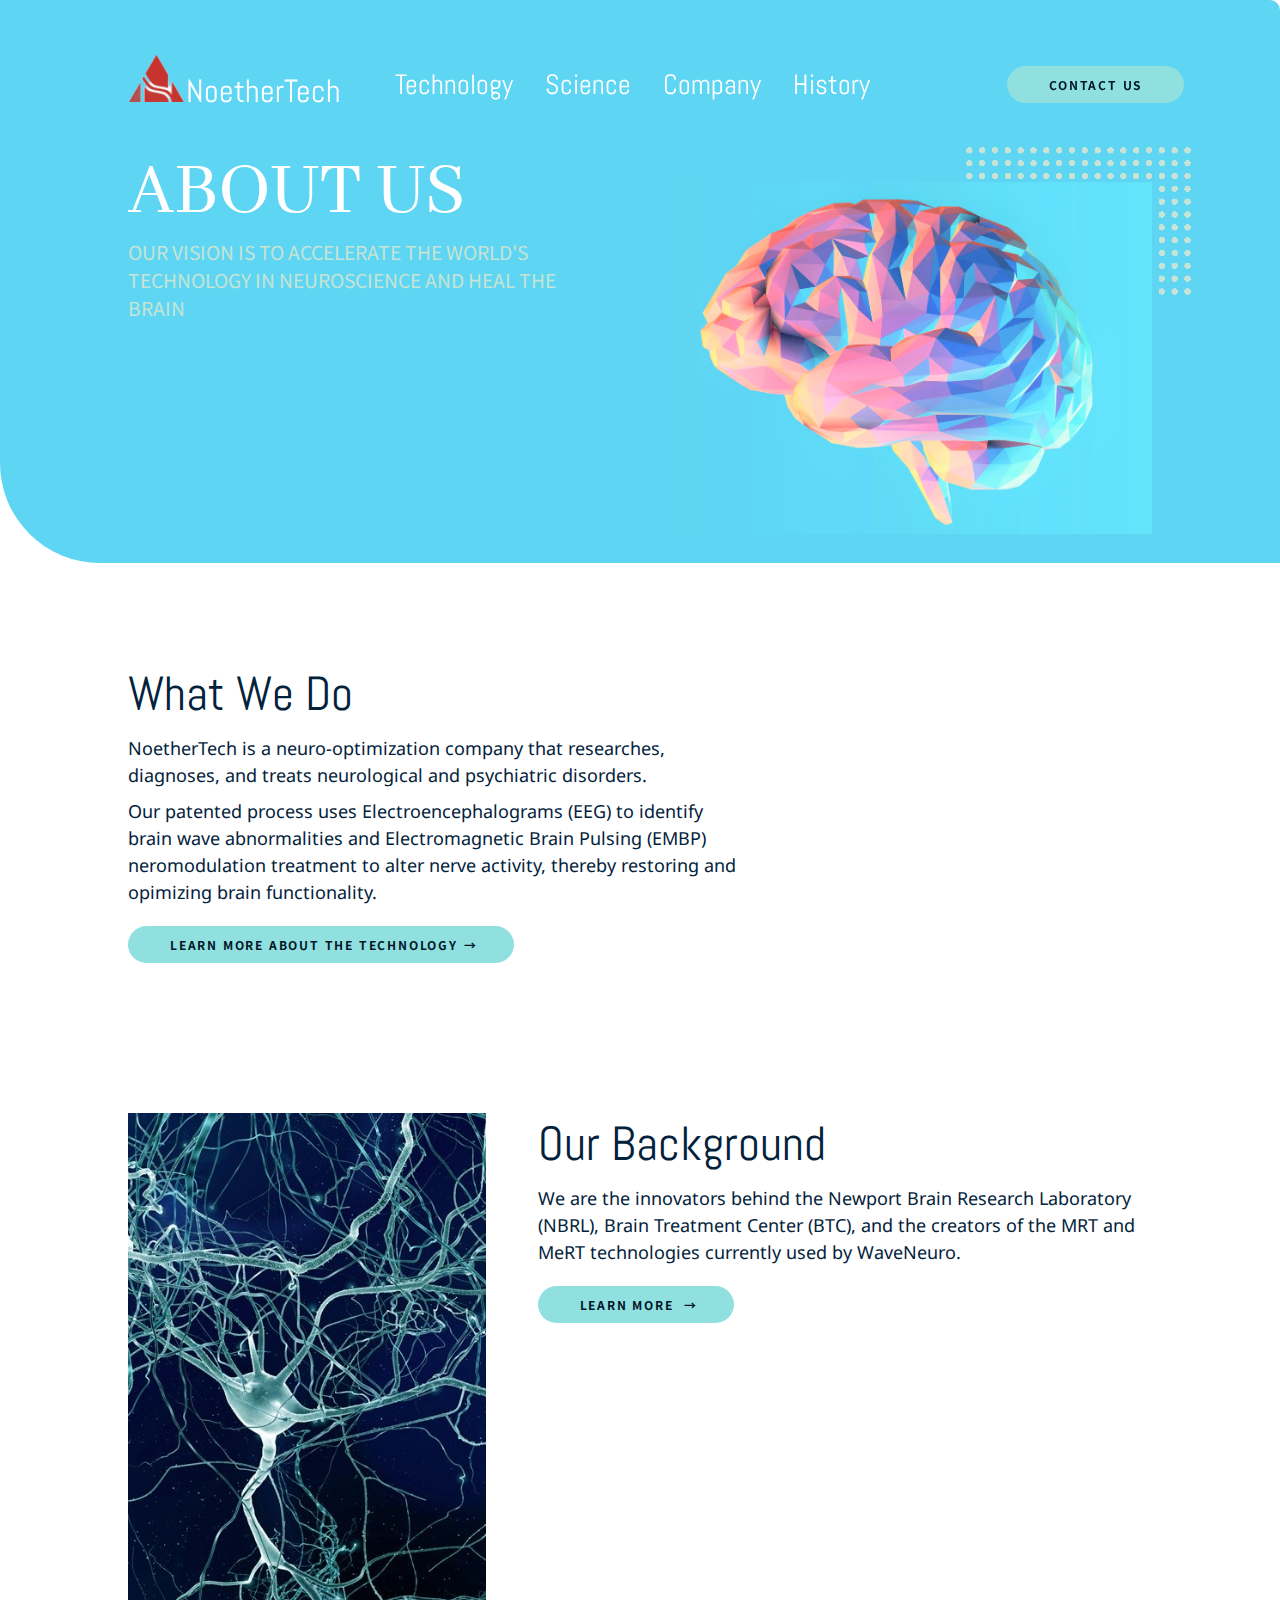
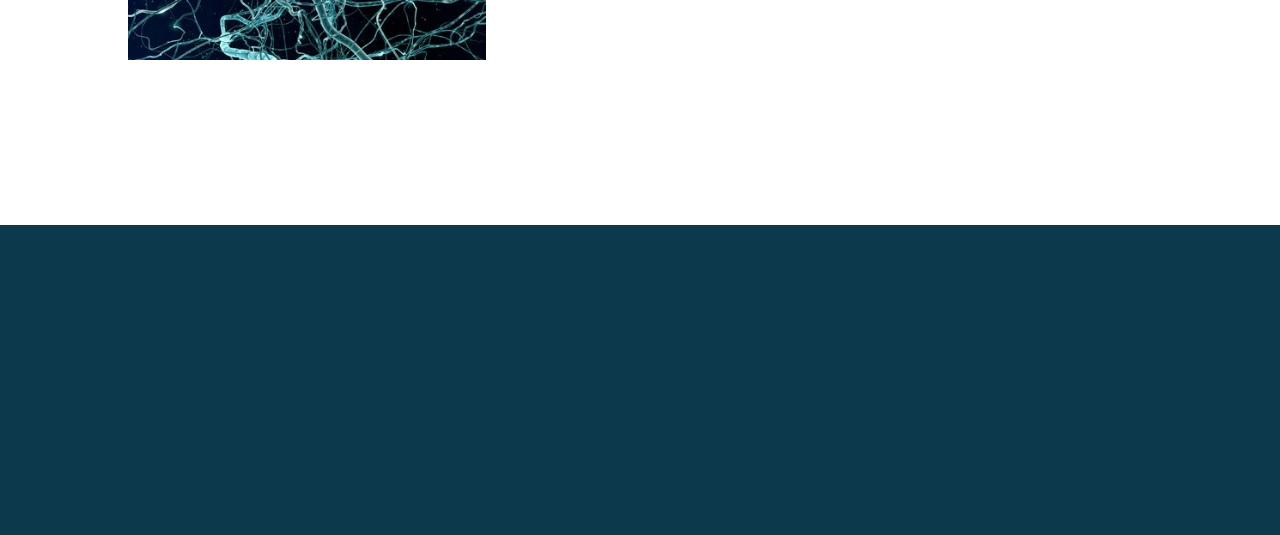
==== about_us.html @ 7736c440 "Update" ====
<html>
<head>
	<link rel="preconnect" href="https://fonts.gstatic.com">
	<link href="https://fonts.googleapis.com/css2?family=Abel&display=swap" rel="stylesheet">
	<link href="https://fonts.googleapis.com/css2?family=Noto+Sans&display=swap" rel="stylesheet"> 
	<link href="https://fonts.googleapis.com/css2?family=Noto+Sans+TC&display=swap" rel="stylesheet">
	<link href="https://fonts.googleapis.com/css2?family=Abhaya+Libre:wght@500&display=swap" rel="stylesheet">
	<meta name="viewport" content="width=device-width, initial-scale=1.0">

	<script src="scripts.js"></script>
	<link href="style.css" rel="stylesheet">
	<style>
	/* [---Title---] */
	#title{
		background-color: #5ed5f3;
		border-radius: 0px 10px 0px 100px;
	}
	#titleGraphics img{
		position: absolute;
		top: 11.5vw;
		width: 40%;		right: 10%;
		transform: translate(0, 10%);
	}
	#titleGraphics canvas{
		position: absolute;
		top: 11.5vw;
		width: 18%;		right: 6.5%;
	}
	#title #titleTextContainer{ width: 35%; }
	
	/* Section Graphics */
	.section-graphics {
		margin-top: 60px;
		position: relative;
		float: left;
		width: 35%;
		padding-bottom: 45px;
	}
	.section-graphics *{ position: absolute; margin: 0; }
	.section-graphics.right { float: right; }
	.section-graphics.right *{right: 0; text-align: right;}
	
	.section-body.right { margin-left: 40%; }
	.section-body.left { margin-right: 40%; }
	#background .section-graphics img{ position: relative; width:100%; height:auto; left: 0; }
	
	footer { padding-top: 250px; }
	
	@media only screen and (orientation: portrait) {
		.section-graphics { width: 80%; margin: 0 10%;}
		.section-body {
			margin-top: 0px;
			padding-top: 30px;
			clear: both;
		}
		.section-body.right{margin-left: 0; }
		.section-body.left{ margin-right: 0; }
		#background .section-graphics img{ width:80%; left: 10%;}
		
		footer {padding-top: 60px;}
	}
	</style>
</head>

<!-- Page body -->
<body>
<nav id="main-navbar"></nav>
<script> makeNavbar(0); </script>

<div id="title">
	<div id="titleGraphics">
	<!--video playsinline autoplay muted loop>
		<source src="res/neuron1right.mov" type="video/mp4"/>
	</video-->
		<canvas id="titleGrid" width="375" height="250" style=""></canvas>
		<img src="res/brainArt.png"></img>
		<script> drawGrid("titleGrid", "#C6E4D5", 18); </script>
	</div>
	
	<div id="titleTextContainer">
	<h1 id="titleTitle"> ABOUT US <br/> </h1>
	<p id="titleSubtext"> OUR VISION IS TO ACCELERATE THE WORLD'S 
	TECHNOLOGY IN NEUROSCIENCE AND HEAL THE BRAIN </p>
	</div>
</div>

<div id="intro" class="section">
	<div class="section-graphics right">
		<!--canvas id="grid2" width="250" height="250"></canvas>
		<img src="res/brainTopGray.jpg"></img>
		<p style="border-color: #1F789D;"></p>
		<h2 class="labelNo" style="color: #1F789D"> 02.<br/><br/><h2>
		<h2 class="label"> Our <br/> History <h2>
		
		<script> drawGrid("grid2", "#1F789D", 12); </script-->
	</div>
	

	<div class="section-body left">
	<h2> What We Do </h2>
	<p style="margin-bottom: 0px; margin-top: 11px;"> NoetherTech is a neuro-optimization company that 
	researches, diagnoses, and treats neurological and psychiatric disorders. </p>
	
	<p style="margin-top: 9px;  margin-bottom: 30px"> Our patented process uses Electroencephalograms 
	(EEG) to identify brain wave abnormalities and Electromagnetic Brain Pulsing (EMBP) neromodulation 
	treatment to alter nerve activity, thereby restoring and opimizing brain functionality. </p>
	</div>
	<a class="button" href="our_technology.html"> LEARN MORE ABOUT THE TECHNOLOGY</a>
</div>

<div id="background" class="section" style="overflow: auto;">
	<div class="section-graphics left" style="margin-top: 40px;">
		<img src="res/neuronGreen.jpg"></img>
		<!--canvas id="grid1" width="250" height="250" style="margin-top: 61%;"></canvas>
			//img was here
		<p style="border-color: #C6E4D5;"></p>
		<h2 class="labelNo" style="color: #C6E4D5"> 01.<br/><br/><h2>
		<h2 class="label"> Our <br/>Technology <h2>
		
		<script> drawGrid("grid1", "#C6E4D5", 12); </script-->
	</div>
	
	<div class="section-body right">
	<h2> Our Background </h2>
	<p style="margin-bottom: 30px; margin-top: 11px;"> We are the  innovators behind the Newport Brain 
	Research Laboratory (NBRL), Brain Treatment Center (BTC), and the creators of the MRT and MeRT 
	technologies currently used by WaveNeuro. </p>
	<a class="button" href="history.html"> LEARN MORE </a>
	</div>
</div>

<footer>
	<div class="filler"></div>
	<!--div class="body">
		<h2> Interested? </h2>
		<p> We hope to meet each other <br/>very soon. </p>
	</div>
	
	<div class="footer">
	</div-->
</footer>

</body>
</html>
---- style.css ----
/* [---General---] */
body { background-color: white; margin: 0; }
* { font: 48px Abel, sans-serif; color: #02223B; }
p { font: 18px Noto Sans, sans; line-height: 150%;}
a.button {
	font: 12px Noto Sans TC, sans;
	font-weight: bold;
	letter-spacing: 0.15em;
	background-color: #90E0E0;
	padding: 10px calc(42px - 2em) 10px 42px;
	border-radius: 42px;
	color: #011627;
	text-align: center;
	transition: 1s;
}
a.button:link { text-decoration: none; }
a.button:hover { text-decoration: none; opacity: 0.8;}
a.button::after{
	content: "→";
	padding: 0 1.5em 0 0.5em;
	transition: 1s;
}
a.button:hover::after{
	padding: 0 0 0 2em;
}
@media only screen and (orientation: portrait) {
	* { font-size: 36px; }
	a.button {
		padding: 10px 1em 10px 1em;
	}
}



/* [---Footer---] */
footer {
	background-color: #0D394C;
	margin-top: 60px;
	padding-top: 60px;
	padding-bottom: 60px;
}
footer .body *{ text-align: center; color: white;}



/* [---Title---] */
#title { width: 100%;	height: 44vw;	padding: 0;}
#title #titleGraphics{ overflow: hidden; }
#title img{
	padding: 0;		margin: 0;
	overflow: hidden;
}
#title #titleTextContainer{
	position: absolute;		width: 70%;
	top: 11.5vw;	left: 10%;
}
#titleTextContainer h1{
	float: left;	text-align: left;
	margin: 0;		line-height: 1;
	font: 6vw Abhaya Libre, serif;	color: white;
}
#titleTextContainer p{
	margin: 0;			float: left;
	color: #C6E4D5;		font: 1.5vw Noto Sans TC, sans;	
}



/* [---Sections---] */
div.section { padding: 60px 10%; }
div.section-body h2{ margin-bottom: 0px; }
/*@media only screen and (orientation: portrait) {
	div.section { padding: 60px 12%; }
}*/



.section div.header { position: relative; }
p.gimmick-line{
	position: absolute;
	border-top: 3px solid #90E0E0;	border-left: 3px solid #90E0E0;
	height: 10px; top: -30%;
	left: -10%;	width: 10%;
	font-size: 0px;
}
p.label {
	position: absolute;
	left: -10%;
	top: 0;		transform: translate(0, -70%);
	color: #90E0E0;		font: 22px Abel, sans-serif
}



/* [---Navigation Bar---] */
nav { 
	position: fixed;	display: flex; 		
	width: 100%;		padding: 1.75em 10% 1em;
	height: 0; 			top:0;
	justify-content: space-between;
	align-items: center;
	z-index: 10;
	transition: 0.5s; 
	height: 1.5em;
	box-sizing: border-box;
}
nav ul {
	width: 75%;	height: 1.25em;
	margin: 0;		padding: 0;
	display: flex;	align-items: center;
	list-style-type: none;
	z-index: 15;
		transition: 1s;
}
nav ul * {z-index:15;}
nav li {  float: left; }
nav li a {
	display: block;
	color: white;
	text-align: center;
	padding: 14px 16px;
	text-decoration: none;
	font: 28px Abel, sans-serif;
}
nav .navbar-dropdown:not(:first-child){
	color: red;
}
nav a.button::after{ content: ""; }
.logoName { width: 30%; diplay: flex; align-items: center; 	height: 1.25em; }
.logo {
	display: inline-block;
	background-image: url('res/logo.png');
	background-size: cover;
	height: 48px; width: 1.2em;
}
.companyName{
	color: white;
	text-align: center;
	text-decoration: none;
	font: 32px Abel, sans-serif;
	height: 1em;
	line-height: 1;
	padding: 0;
}
#contactUsButton{ display: none; }
nav li a:hover:not(.active):not(.companyName) { color:#90E0E0; } /*background-color: #0F4860; font-weight: 600;*/
.active { } /*color: black; background-color: #76C4E5; font-weight: 600;*/
#dropdown {
	background-image: url('res/hamburger-icon.png');	background-size: 100% 100%;
	position: absolute; top:1.25em; right: 10%; width: 1em; height: 1em;
	display: none;
	transition: 0.5s;
	z-index: 20;
}

@media only screen and (orientation: portrait) {
	#dropdown { display: inline-block;}
	.logoName {
		width: 80%;
		float: left;
		overflow: hidden;
	}
	.logo { width: 1.5em;}
	#main-navbar-navigation { display: none; }
	nav ul{
		display: none; 
		background-color: #1F789D;
		width: 100%;
		float: right;
	}
	nav li a {
		text-align: center;
		padding: 14px 16px;
		font: 18px Abel, sans-serif;
	}
	#contactUs{ display: none;}
	#contactUsButton{
		display: none;
		font: 18px Abel, sans-serif;
	}
}
@media only screen and (orientation: landscape){
	#contactUsButton{ display: none; visibility: hidden;}
}

.fixed-nav {
	background-color: #90E0E0; /*rgb(31, 120, 157, 1); /**/
	padding: 0.85em 10%;
	transition: 1s;
}
.fixed-nav li a:hover:not(.active):not(.companyName) { color:#0D394C; } /*background-color: #0F4860; font-weight: 600;*/
.fixed-nav.active { } /*color: black; background-color: #76C4E5; font-weight: 600;*/
.fixed-nav #dropdown{
	top: 0.5em;
	transition: 1s;
}
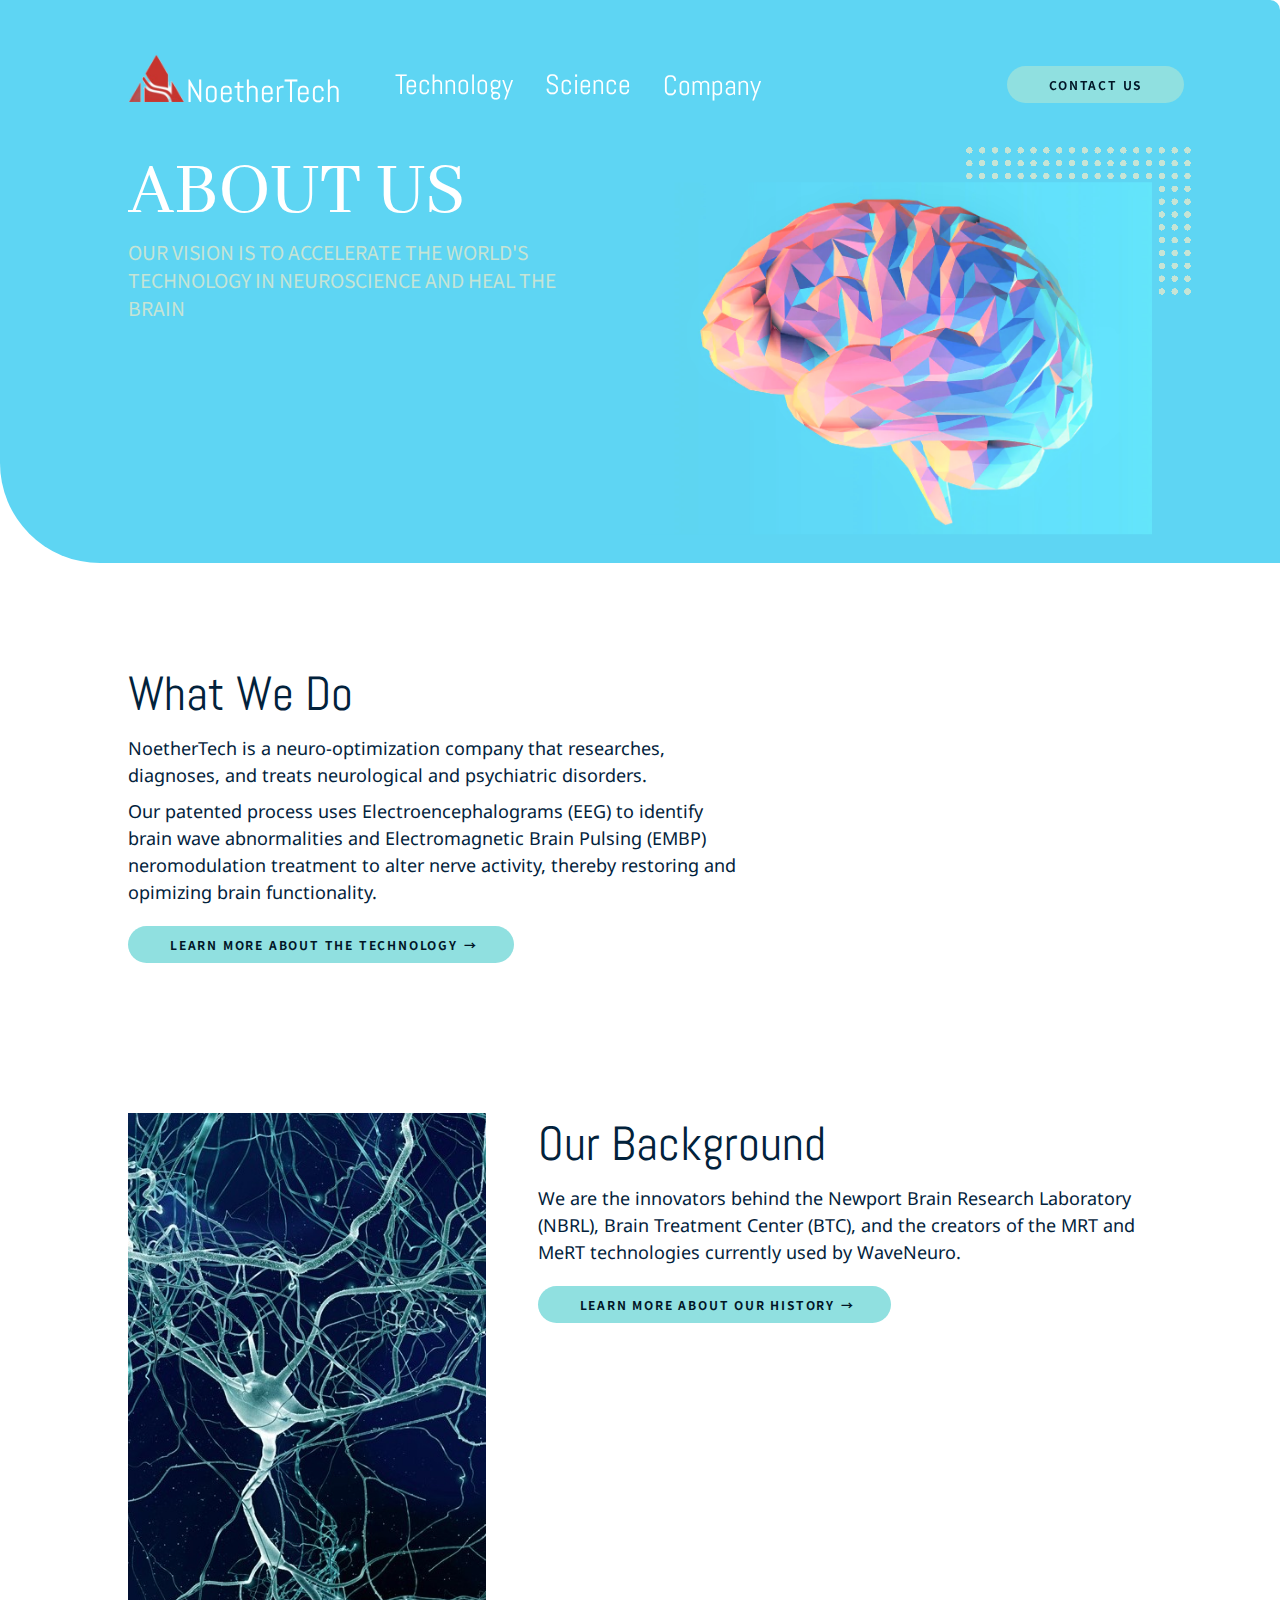
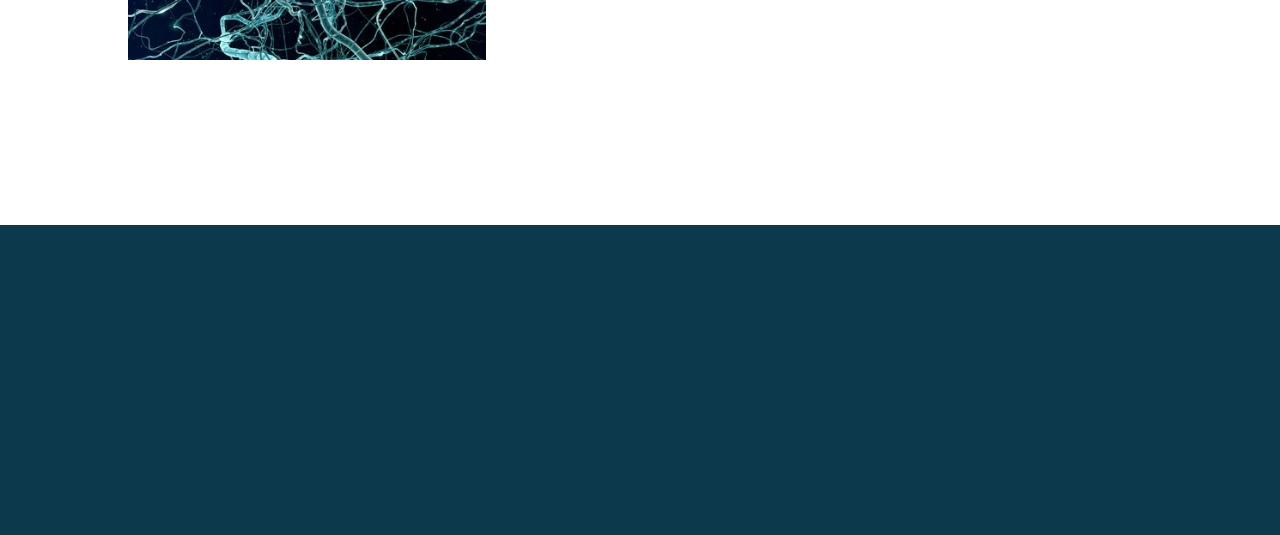
==== commit cbd20fc5: "Update" ====
--- a/about_us.html
+++ b/about_us.html
@@ -65,7 +65,7 @@
 <!-- Page body -->
 <body>
 <nav id="main-navbar"></nav>
-<script> makeNavbar(0); </script>
+<script> makeNavbar(3); </script>
 
 <div id="title">
 	<div id="titleGraphics">
@@ -125,7 +125,7 @@
 	<p style="margin-bottom: 30px; margin-top: 11px;"> We are the  innovators behind the Newport Brain 
 	Research Laboratory (NBRL), Brain Treatment Center (BTC), and the creators of the MRT and MeRT 
 	technologies currently used by WaveNeuro. </p>
-	<a class="button" href="history.html"> LEARN MORE </a>
+	<a class="button" href="history.html"> LEARN MORE ABOUT OUR HISTORY</a>
 	</div>
 </div>
 
--- a/style.css
+++ b/style.css
@@ -122,9 +122,9 @@
 	text-decoration: none;
 	font: 28px Abel, sans-serif;
 }
-nav .navbar-dropdown:not(:first-child){
-	color: red;
-}
+nav .navbar-dropdown{ align-self: flex-start; }
+#companyDropdown { flex-direction: column; align-items: center; width: 100%;}
+nav .navbar-dropdown ul{ display: none; }
 nav a.button::after{ content: ""; }
 .logoName { width: 30%; diplay: flex; align-items: center; 	height: 1.25em; }
 .logo {
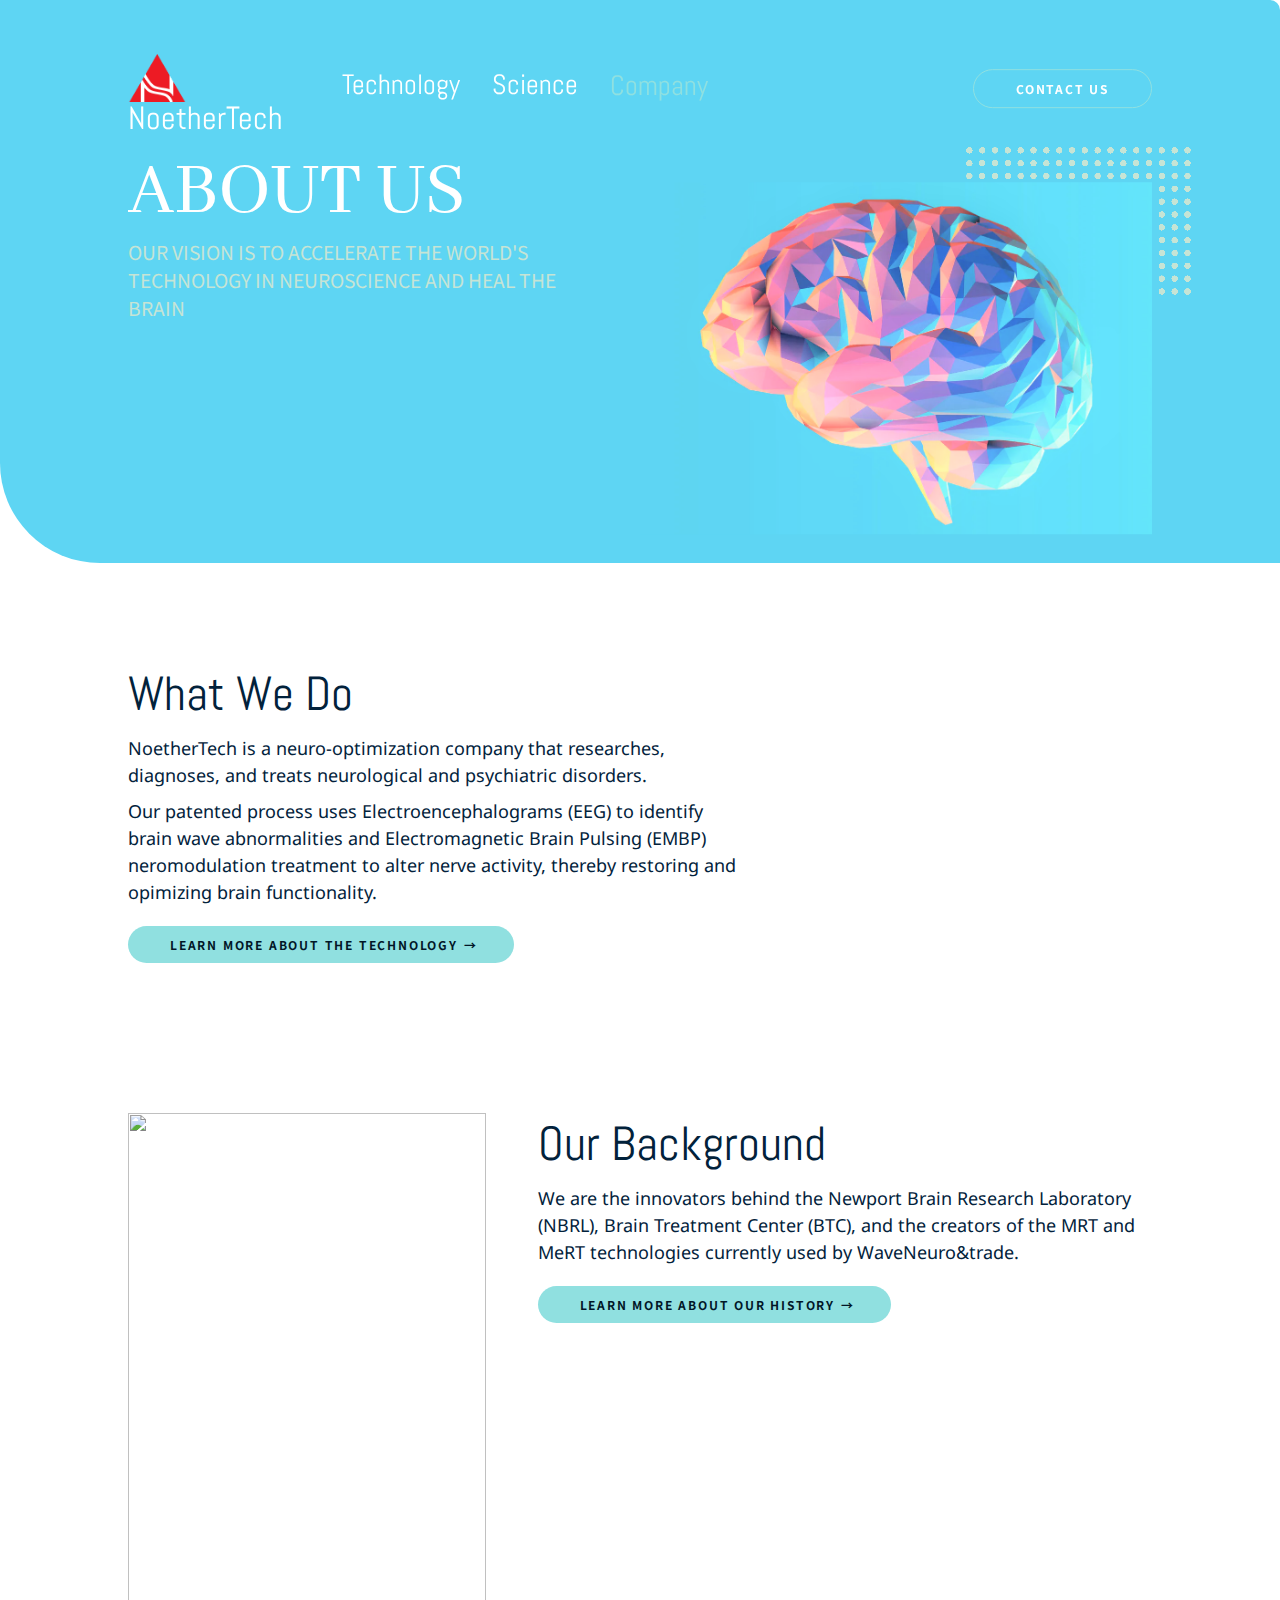
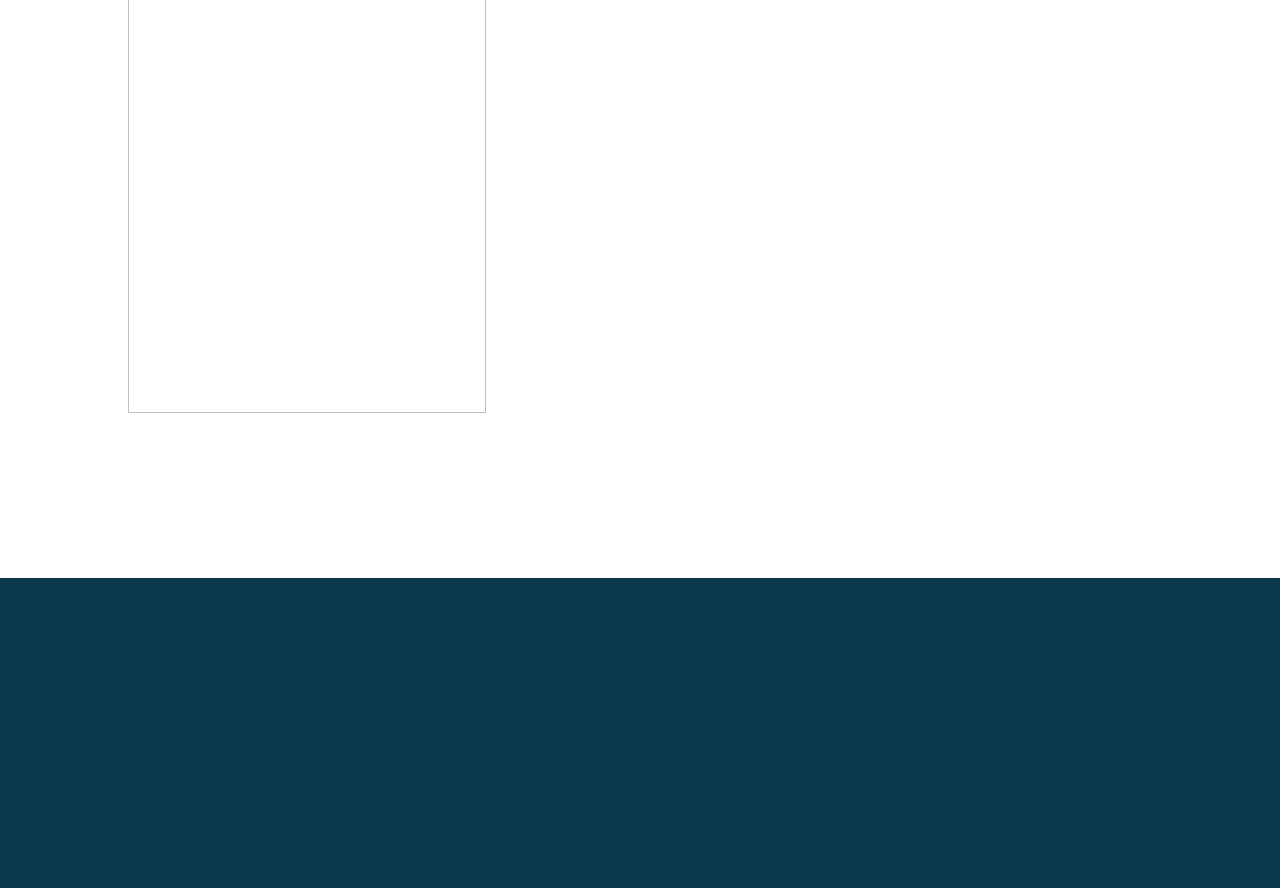
==== commit c1e85083: "Update" ====
--- a/about_us.html
+++ b/about_us.html
@@ -124,7 +124,7 @@
 	<h2> Our Background </h2>
 	<p style="margin-bottom: 30px; margin-top: 11px;"> We are the  innovators behind the Newport Brain 
 	Research Laboratory (NBRL), Brain Treatment Center (BTC), and the creators of the MRT and MeRT 
-	technologies currently used by WaveNeuro. </p>
+	technologies currently used by WaveNeuro&trade. </p>
 	<a class="button" href="history.html"> LEARN MORE ABOUT OUR HISTORY</a>
 	</div>
 </div>
--- a/style.css
+++ b/style.css
@@ -123,7 +123,7 @@
 	font: 28px Abel, sans-serif;
 }
 nav .navbar-dropdown{ align-self: flex-start; }
-#companyDropdown { flex-direction: column; align-items: center; width: 100%;}
+#companyDropdown { flex-direction: column; align-items: flex-start; width: 100%;}
 nav .navbar-dropdown ul{ display: none; }
 nav a.button::after{ content: ""; }
 .logoName { width: 30%; diplay: flex; align-items: center; 	height: 1.25em; }
@@ -142,9 +142,21 @@
 	line-height: 1;
 	padding: 0;
 }
+#contactUs {float: right; width: 50%;}
+#contactUs a {
+	position: absolute; right: 10%; 
+	transform: translate(0, -15%);
+	border: 1px solid #90E0E0;
+	background-color: inherit;
+	color: white;
+}
 #contactUsButton{ display: none; }
-nav li a:hover:not(.active):not(.companyName) { color:#90E0E0; } /*background-color: #0F4860; font-weight: 600;*/
-.active { } /*color: black; background-color: #76C4E5; font-weight: 600;*/
+#companyDropdown *{
+	position: relative;
+	width: 100%;
+}
+nav li a:hover:not(.active):not(.companyName) { color:#90E0E0; }
+.active { color:#90E0E0; } /*color: black; background-color: #76C4E5; font-weight: 600;*/
 #dropdown {
 	background-image: url('res/hamburger-icon.png');	background-size: 100% 100%;
 	position: absolute; top:1.25em; right: 10%; width: 1em; height: 1em;
@@ -189,8 +201,26 @@
 	transition: 1s;
 }
 .fixed-nav li a:hover:not(.active):not(.companyName) { color:#0D394C; } /*background-color: #0F4860; font-weight: 600;*/
-.fixed-nav.active { } /*color: black; background-color: #76C4E5; font-weight: 600;*/
+.fixed-nav .active { color:#0D394C; } /*color: black; background-color: #76C4E5; font-weight: 600;*/
 .fixed-nav #dropdown{
 	top: 0.5em;
 	transition: 1s;
 }
+.fixed-nav #contactUs a {
+	border: 1px solid white;
+}
+
+#companyDropdown.dropped a{
+	background: white;
+	color: black;
+}
+#companyDropdown.dropped a:hover{
+	display: list-item;
+	list-style-type: disc;
+	list-style-position: inside;
+}
+#companyDropdown.dropped a.active{
+	display: list-item;
+	list-style-type: disc;
+	list-style-position: inside;
+}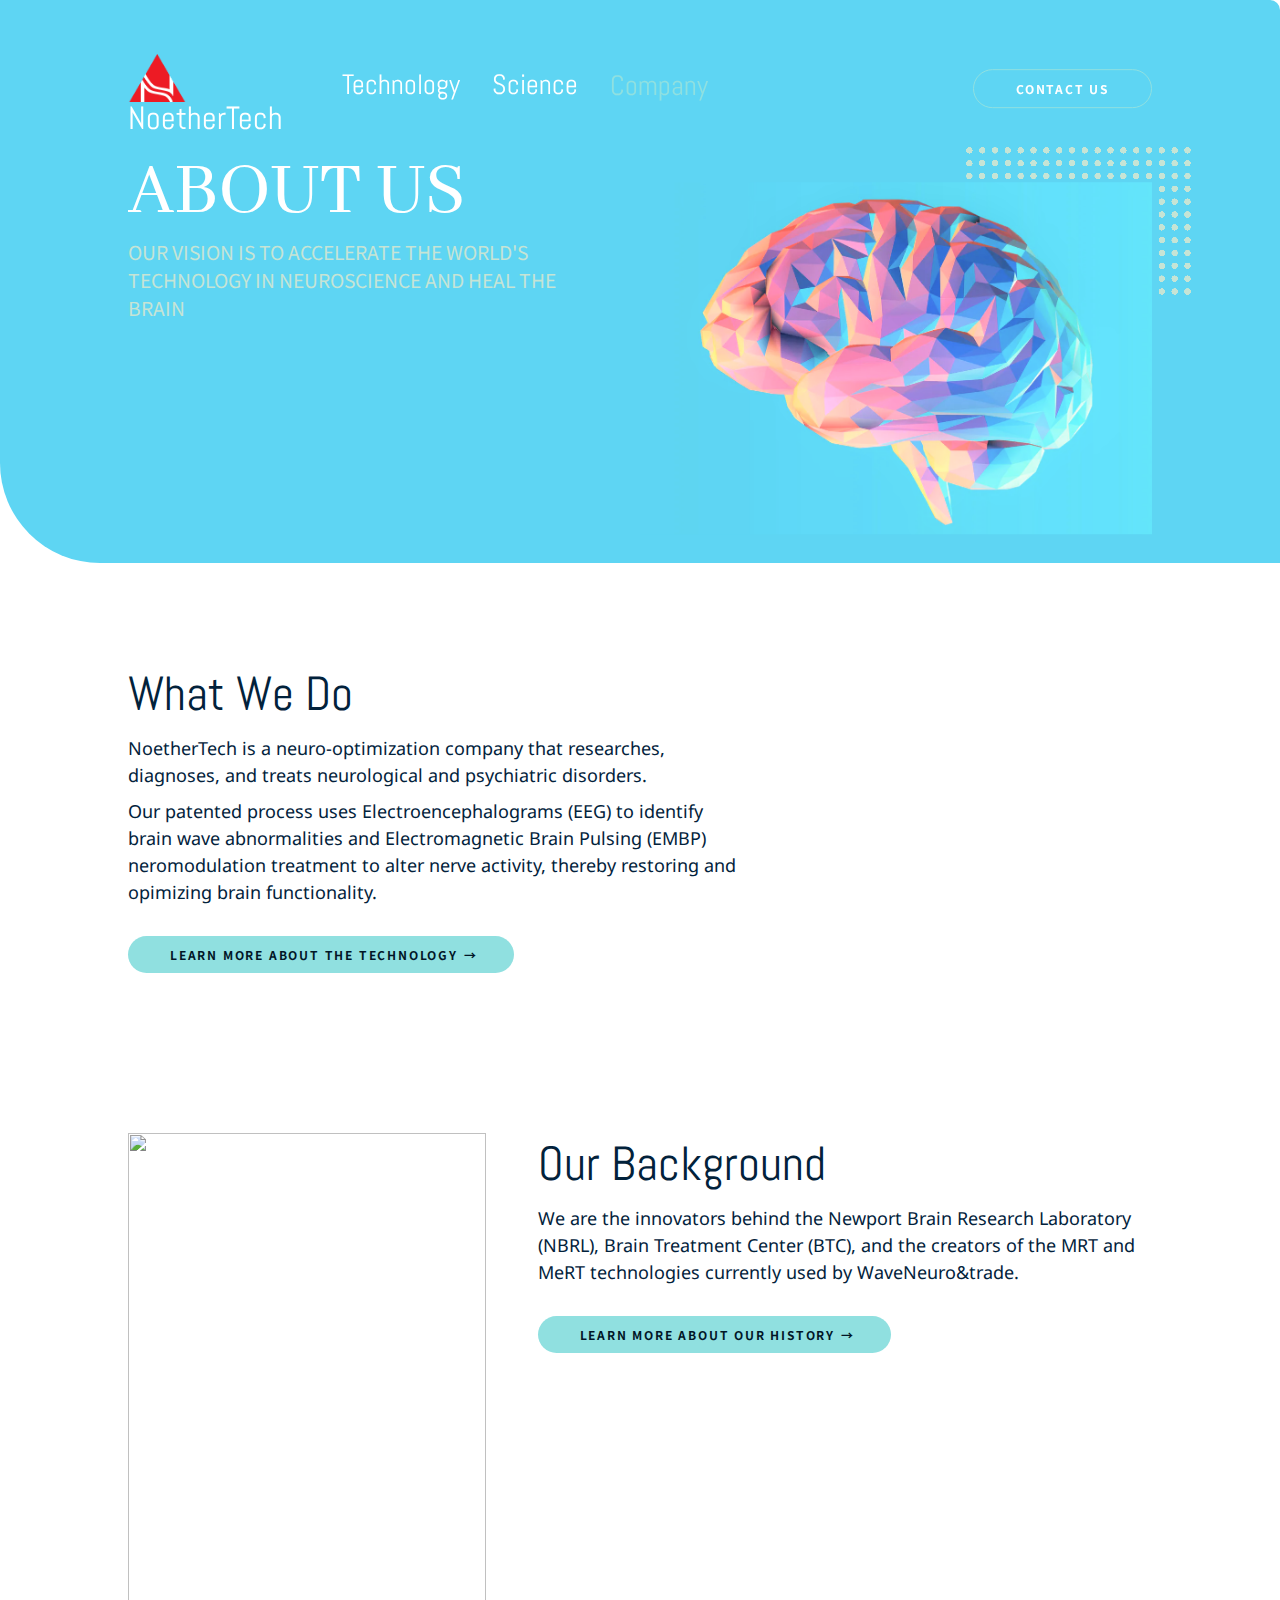
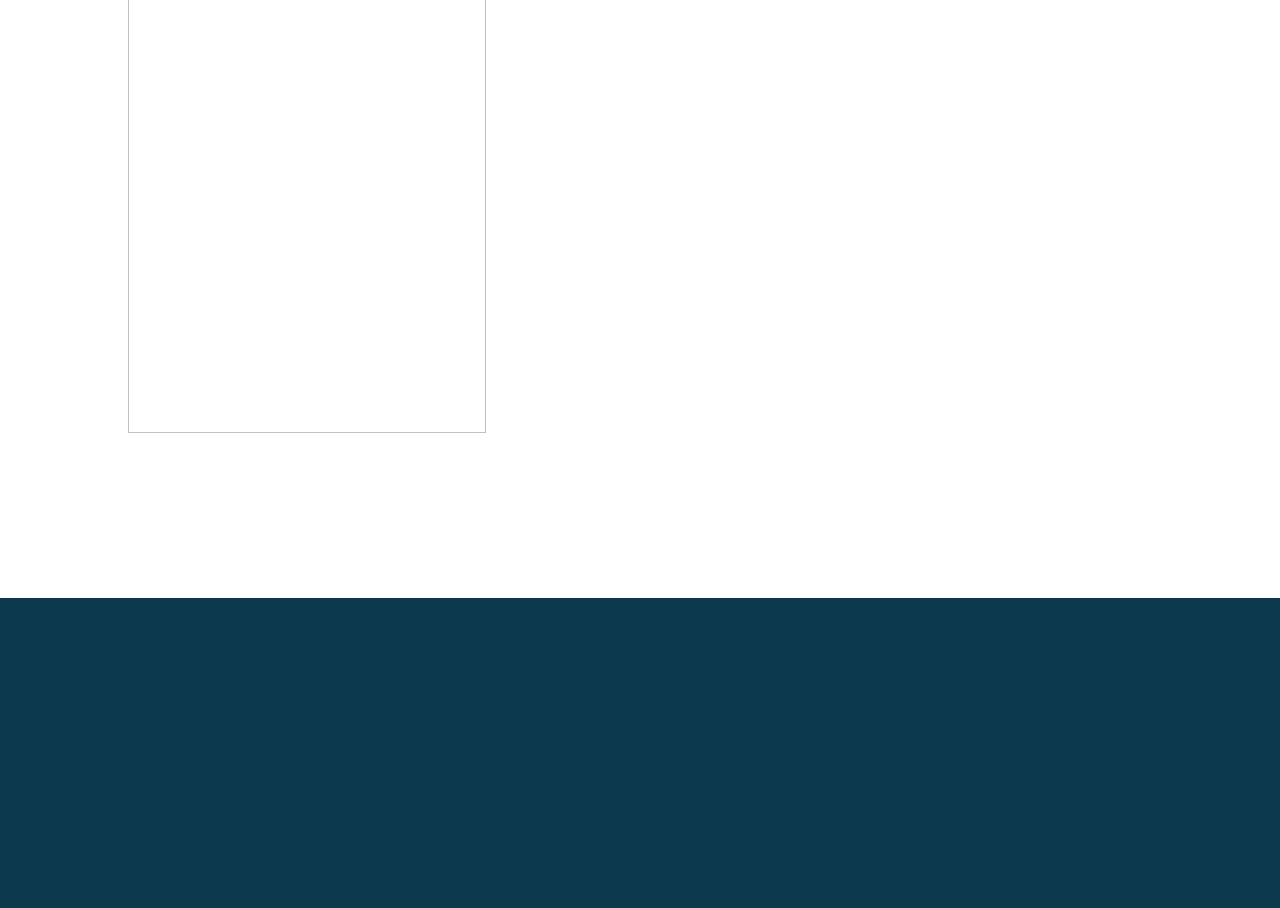
==== commit 3f399b4a: "Mobile navbar update" ====
--- a/about_us.html
+++ b/about_us.html
@@ -27,6 +27,10 @@
 		width: 18%;		right: 6.5%;
 	}
 	#title #titleTextContainer{ width: 35%; }
+	@media only screen and (orientation: portrait) {
+		#titleGraphics img{ top: 20vw; }
+		#titleGraphics canvas{ top: 20vw; }
+	}
 	
 	/* Section Graphics */
 	.section-graphics {
--- a/style.css
+++ b/style.css
@@ -3,6 +3,7 @@
 * { font: 48px Abel, sans-serif; color: #02223B; }
 p { font: 18px Noto Sans, sans; line-height: 150%;}
 a.button {
+	display: inline-block;
 	font: 12px Noto Sans TC, sans;
 	font-weight: bold;
 	letter-spacing: 0.15em;
@@ -110,7 +111,7 @@
 	display: flex;	align-items: center;
 	list-style-type: none;
 	z-index: 15;
-		transition: 1s;
+	transition: 1s;
 }
 nav ul * {z-index:15;}
 nav li {  float: left; }
@@ -166,19 +167,30 @@
 }
 
 @media only screen and (orientation: portrait) {
-	#dropdown { display: inline-block;}
+	#dropdown { display: inline-block; top: 0.5em;}
 	.logoName {
 		width: 80%;
-		float: left;
 		overflow: hidden;
 	}
 	.logo { width: 1.5em;}
-	#main-navbar-navigation { display: none; }
+	nav {
+		position: sticky;
+		top: 0;
+		width: 100%;
+		background-color: #90E0E0;
+		padding: 1em 10%;
+	}
+	#title #titleTextContainer{
+		top: 20vw;
+	}
 	nav ul{
 		display: none; 
 		background-color: #1F789D;
-		width: 100%;
+		width: auto;
 		float: right;
+		position: absolute;
+		right: 10%;
+		padding-right: 1em;
 	}
 	nav li a {
 		text-align: center;
@@ -190,6 +202,7 @@
 		display: none;
 		font: 18px Abel, sans-serif;
 	}
+	
 }
 @media only screen and (orientation: landscape){
 	#contactUsButton{ display: none; visibility: hidden;}
@@ -203,7 +216,7 @@
 .fixed-nav li a:hover:not(.active):not(.companyName) { color:#0D394C; } /*background-color: #0F4860; font-weight: 600;*/
 .fixed-nav .active { color:#0D394C; } /*color: black; background-color: #76C4E5; font-weight: 600;*/
 .fixed-nav #dropdown{
-	top: 0.5em;
+	top: 0.4em;
 	transition: 1s;
 }
 .fixed-nav #contactUs a {
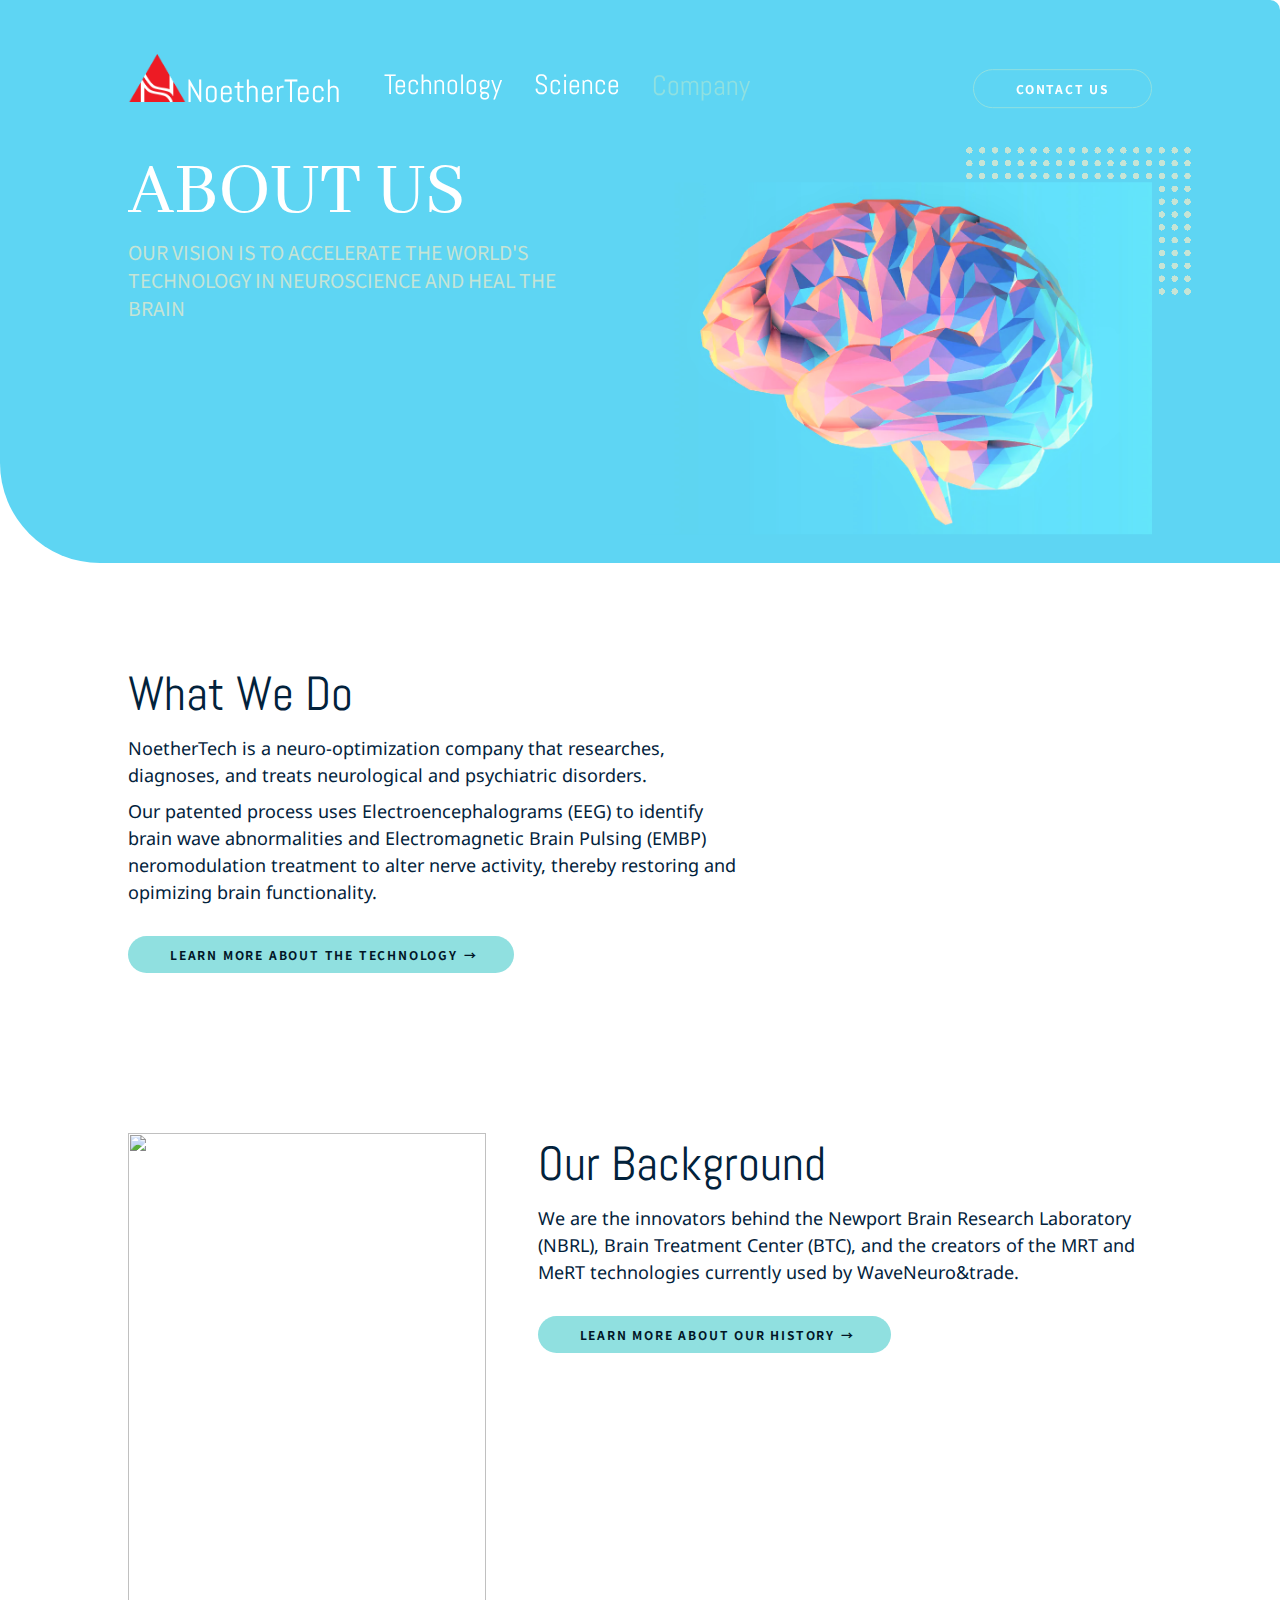
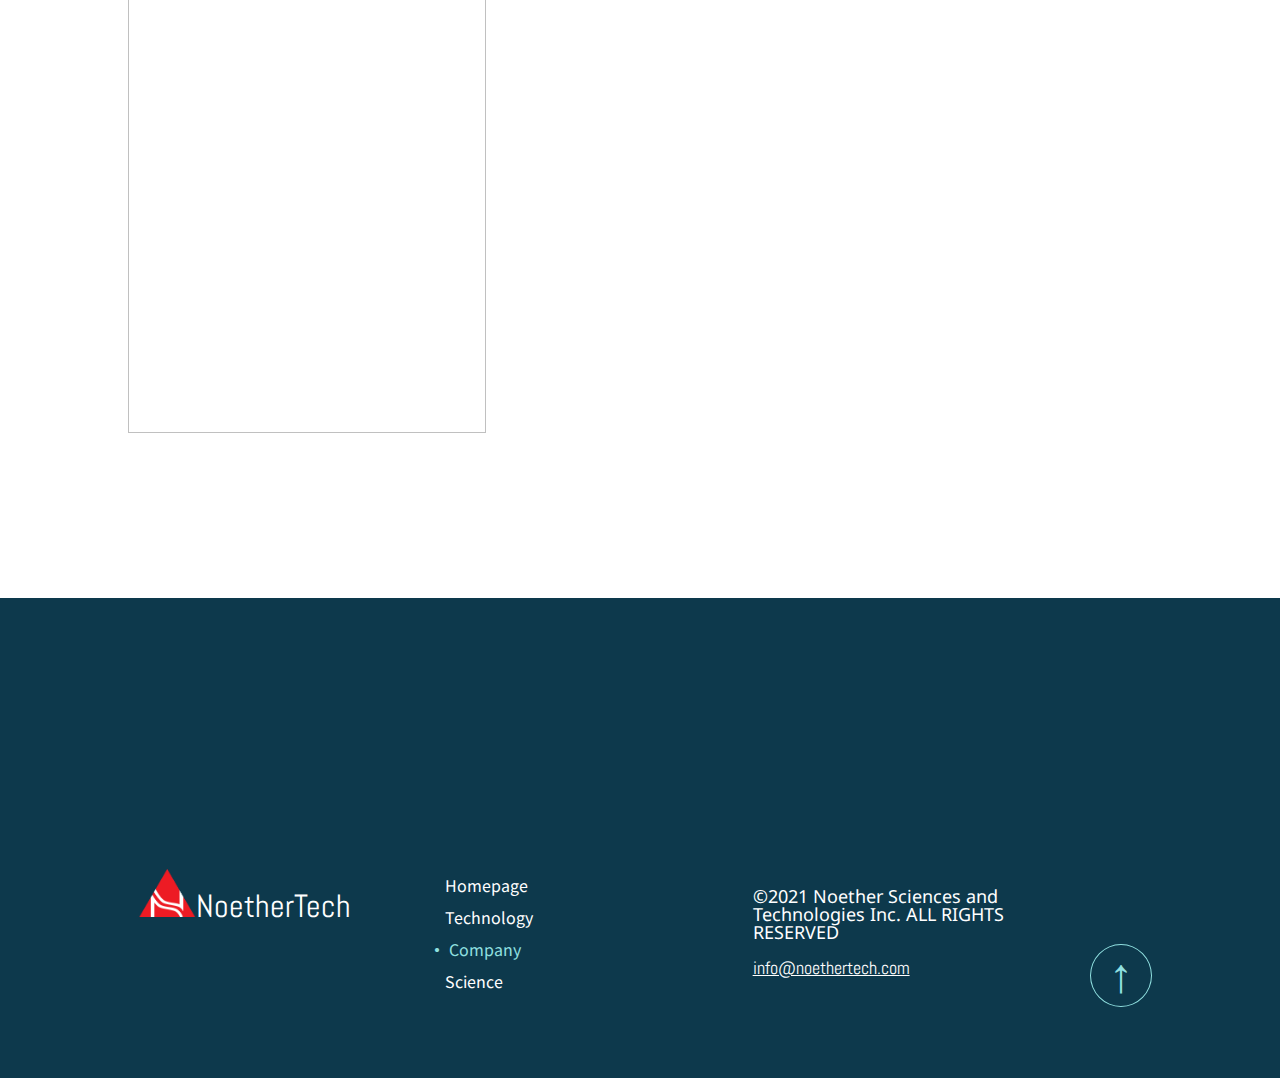
==== commit 3a8647fc: "Footer initial" ====
--- a/about_us.html
+++ b/about_us.html
@@ -133,7 +133,7 @@
 	</div>
 </div>
 
-<footer>
+<footer id="footer">
 	<div class="filler"></div>
 	<!--div class="body">
 		<h2> Interested? </h2>
@@ -142,6 +142,7 @@
 	
 	<div class="footer">
 	</div-->
+	<script> makeFooter(3); </script>
 </footer>
 
 </body>
--- a/style.css
+++ b/style.css
@@ -1,4 +1,5 @@
 /* [---General---] */
+html {scroll-behavior: smooth;}
 body { background-color: white; margin: 0; }
 * { font: 48px Abel, sans-serif; color: #02223B; }
 p { font: 18px Noto Sans, sans; line-height: 150%;}
@@ -17,7 +18,7 @@
 a.button:link { text-decoration: none; }
 a.button:hover { text-decoration: none; opacity: 0.8;}
 a.button::after{
-	content: "→";
+	content: "\2192";
 	padding: 0 1.5em 0 0.5em;
 	transition: 1s;
 }
@@ -41,6 +42,63 @@
 	padding-bottom: 60px;
 }
 footer .body *{ text-align: center; color: white;}
+#sitemap {margin: 11px 10%; display: flex; flex-direction: row;}
+.sitemap-col * {color: white; font-size: 18px; line-height: 1;}
+.sitemap-col {
+	width: 28%;
+	margin: 1%;
+}
+.true-sitemap{
+	display: flex;
+	flex-direction: column;
+}
+.true-sitemap a{
+	font: 16px Noto Sans TC, sans;
+	text-decoration: none;
+	line-height: 2;
+}
+.true-sitemap a:hover:not(.directory):before{
+	content: "\2022";
+	color: #90E0E0;
+	font-weight: bold;
+	display: inline-block;
+	width: 1em; 	margin-left: -1em;
+}
+.true-sitemap a.active:before{
+	content: "\2022";
+	color: #90E0E0;
+	font-weight: bold;
+	display: inline-block;
+	width: 1em; 	margin-left: -1em;
+}
+.sitemap-dropdown{display: none;}
+.sitemap-dropdown.dropped{
+	display: flex;
+	flex-direction: column;
+}
+.sitemap-dropdown a{ padding-left: 1em; }
+#backToTop{
+	align-self: flex-end;
+	text-decoration: none;
+	border: 1px solid #90E0E0;
+	border-radius: 50%;
+	width: 1.25em;
+	text-align: center;
+	color: #90E0E0;
+	position: absolute;
+	right: 10%;
+}
+@media only screen and (orientation: portrait) {
+	#sitemap { flex-direction: column;}
+	.sitemap-col{
+		width: 100%;
+		margin-bottom: 30px;
+	}
+	#backToTop{
+		position: static;
+		align-self: center;
+	}
+}
 
 
 
@@ -127,12 +185,12 @@
 #companyDropdown { flex-direction: column; align-items: flex-start; width: 100%;}
 nav .navbar-dropdown ul{ display: none; }
 nav a.button::after{ content: ""; }
-.logoName { width: 30%; diplay: flex; align-items: center; 	height: 1.25em; }
+.logoName { min-width: 5em; diplay: flex; align-items: center; 	height: 1.25em; }
 .logo {
 	display: inline-block;
 	background-image: url('res/logo.png');
 	background-size: cover;
-	height: 48px; width: 1.2em;
+	font-size: 48px;	min-height: 1em; width: 1.2em;
 }
 .companyName{
 	color: white;
@@ -170,9 +228,9 @@
 	#dropdown { display: inline-block; top: 0.5em;}
 	.logoName {
 		width: 80%;
-		overflow: hidden;
-	}
-	.logo { width: 1.5em;}
+		overflow: visible;
+	}
+	.logo { width: 1em; padding-right: 0.2em;}
 	nav {
 		position: sticky;
 		top: 0;
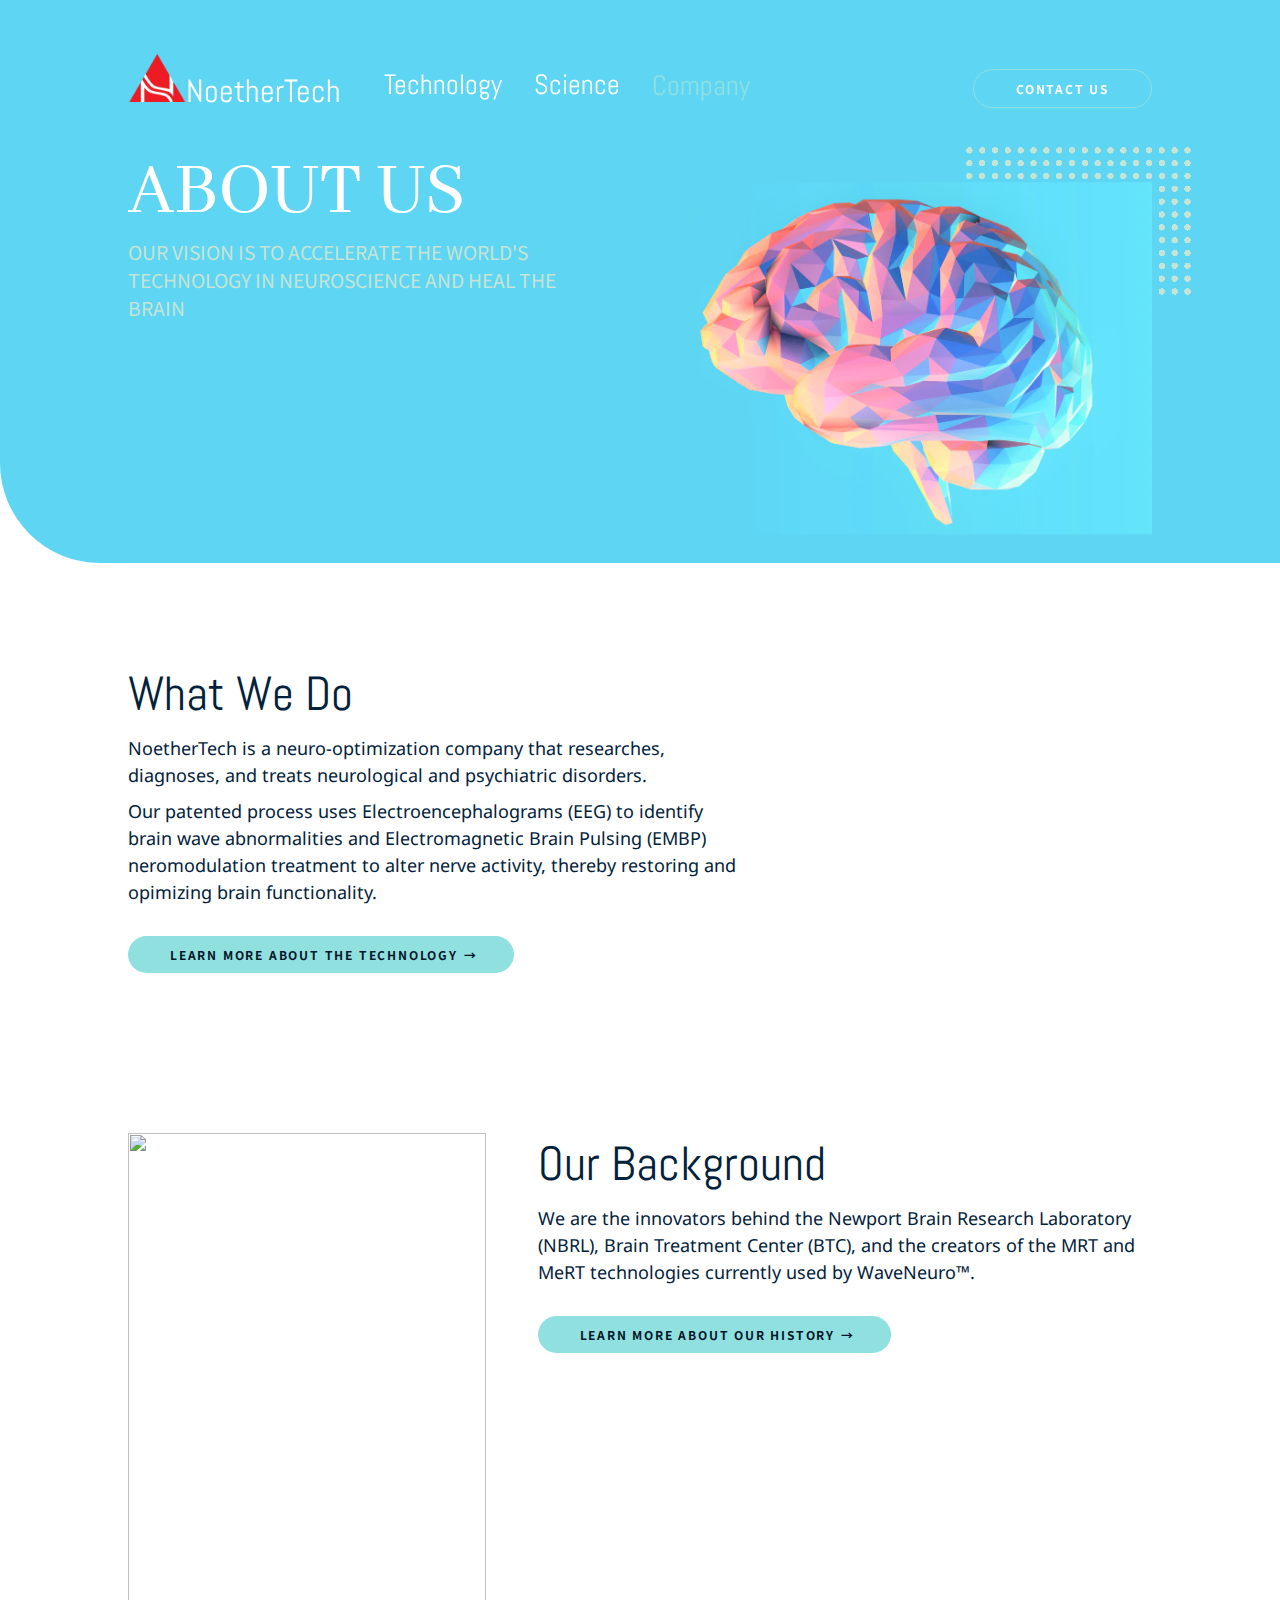
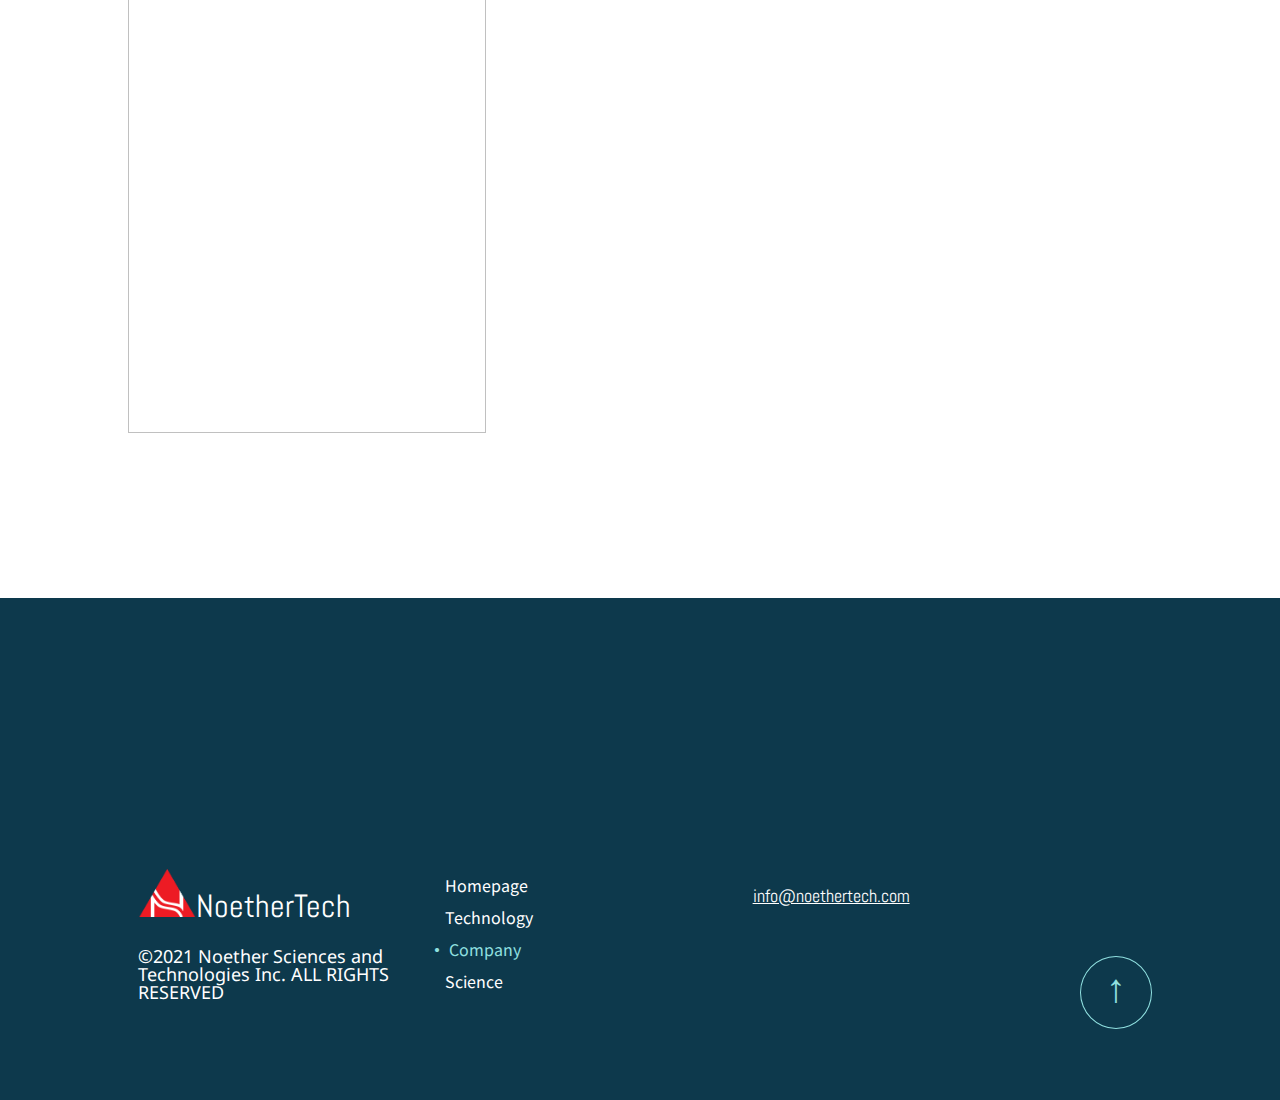
==== commit f1c5fcc0: "Update" ====
--- a/about_us.html
+++ b/about_us.html
@@ -13,7 +13,7 @@
 	/* [---Title---] */
 	#title{
 		background-color: #5ed5f3;
-		border-radius: 0px 10px 0px 100px;
+		border-radius: 0px 0px 0px 100px;
 	}
 	#titleGraphics img{
 		position: absolute;
@@ -128,7 +128,7 @@
 	<h2> Our Background </h2>
 	<p style="margin-bottom: 30px; margin-top: 11px;"> We are the  innovators behind the Newport Brain 
 	Research Laboratory (NBRL), Brain Treatment Center (BTC), and the creators of the MRT and MeRT 
-	technologies currently used by WaveNeuro&trade. </p>
+	technologies currently used by WaveNeuro&trade;. </p>
 	<a class="button" href="history.html"> LEARN MORE ABOUT OUR HISTORY</a>
 	</div>
 </div>
--- a/style.css
+++ b/style.css
@@ -78,11 +78,13 @@
 }
 .sitemap-dropdown a{ padding-left: 1em; }
 #backToTop{
+	font-size: 40px;
 	align-self: flex-end;
 	text-decoration: none;
 	border: 1px solid #90E0E0;
 	border-radius: 50%;
 	width: 1.25em;
+	padding: 0.15em 0.25em 0.35em 0.25em;
 	text-align: center;
 	color: #90E0E0;
 	position: absolute;
@@ -183,6 +185,7 @@
 }
 nav .navbar-dropdown{ align-self: flex-start; }
 #companyDropdown { flex-direction: column; align-items: flex-start; width: 100%;}
+#companyDropdown *{text-align: left; padding-left: 1.25em; margin-left: -1em;}
 nav .navbar-dropdown ul{ display: none; }
 nav a.button::after{ content: ""; }
 .logoName { min-width: 5em; diplay: flex; align-items: center; 	height: 1.25em; }
@@ -226,10 +229,7 @@
 
 @media only screen and (orientation: portrait) {
 	#dropdown { display: inline-block; top: 0.5em;}
-	.logoName {
-		width: 80%;
-		overflow: visible;
-	}
+	.logoName { overflow: visible; }
 	.logo { width: 1em; padding-right: 0.2em;}
 	nav {
 		position: sticky;
@@ -238,9 +238,7 @@
 		background-color: #90E0E0;
 		padding: 1em 10%;
 	}
-	#title #titleTextContainer{
-		top: 20vw;
-	}
+	#title #titleTextContainer{ top: 20vw; }
 	nav ul{
 		display: none; 
 		background-color: #1F789D;
@@ -285,13 +283,18 @@
 	background: white;
 	color: black;
 }
-#companyDropdown.dropped a:hover{
-	display: list-item;
-	list-style-type: disc;
-	list-style-position: inside;
-}
-#companyDropdown.dropped a.active{
-	display: list-item;
-	list-style-type: disc;
-	list-style-position: inside;
+#companyDropdown.dropped a:hover:before{
+	content: "\2022";
+	color: #90E0E0;
+	font-weight: bold;
+	display: inline-block;
+	width: 1em; 	margin-left: -1em;
+}
+
+#companyDropdown.dropped a.active:before{
+	content: "\2022";
+	color: #90E0E0;
+	font-weight: bold;
+	display: inline-block;
+	width: 1em; 	margin-left: -1em;
 }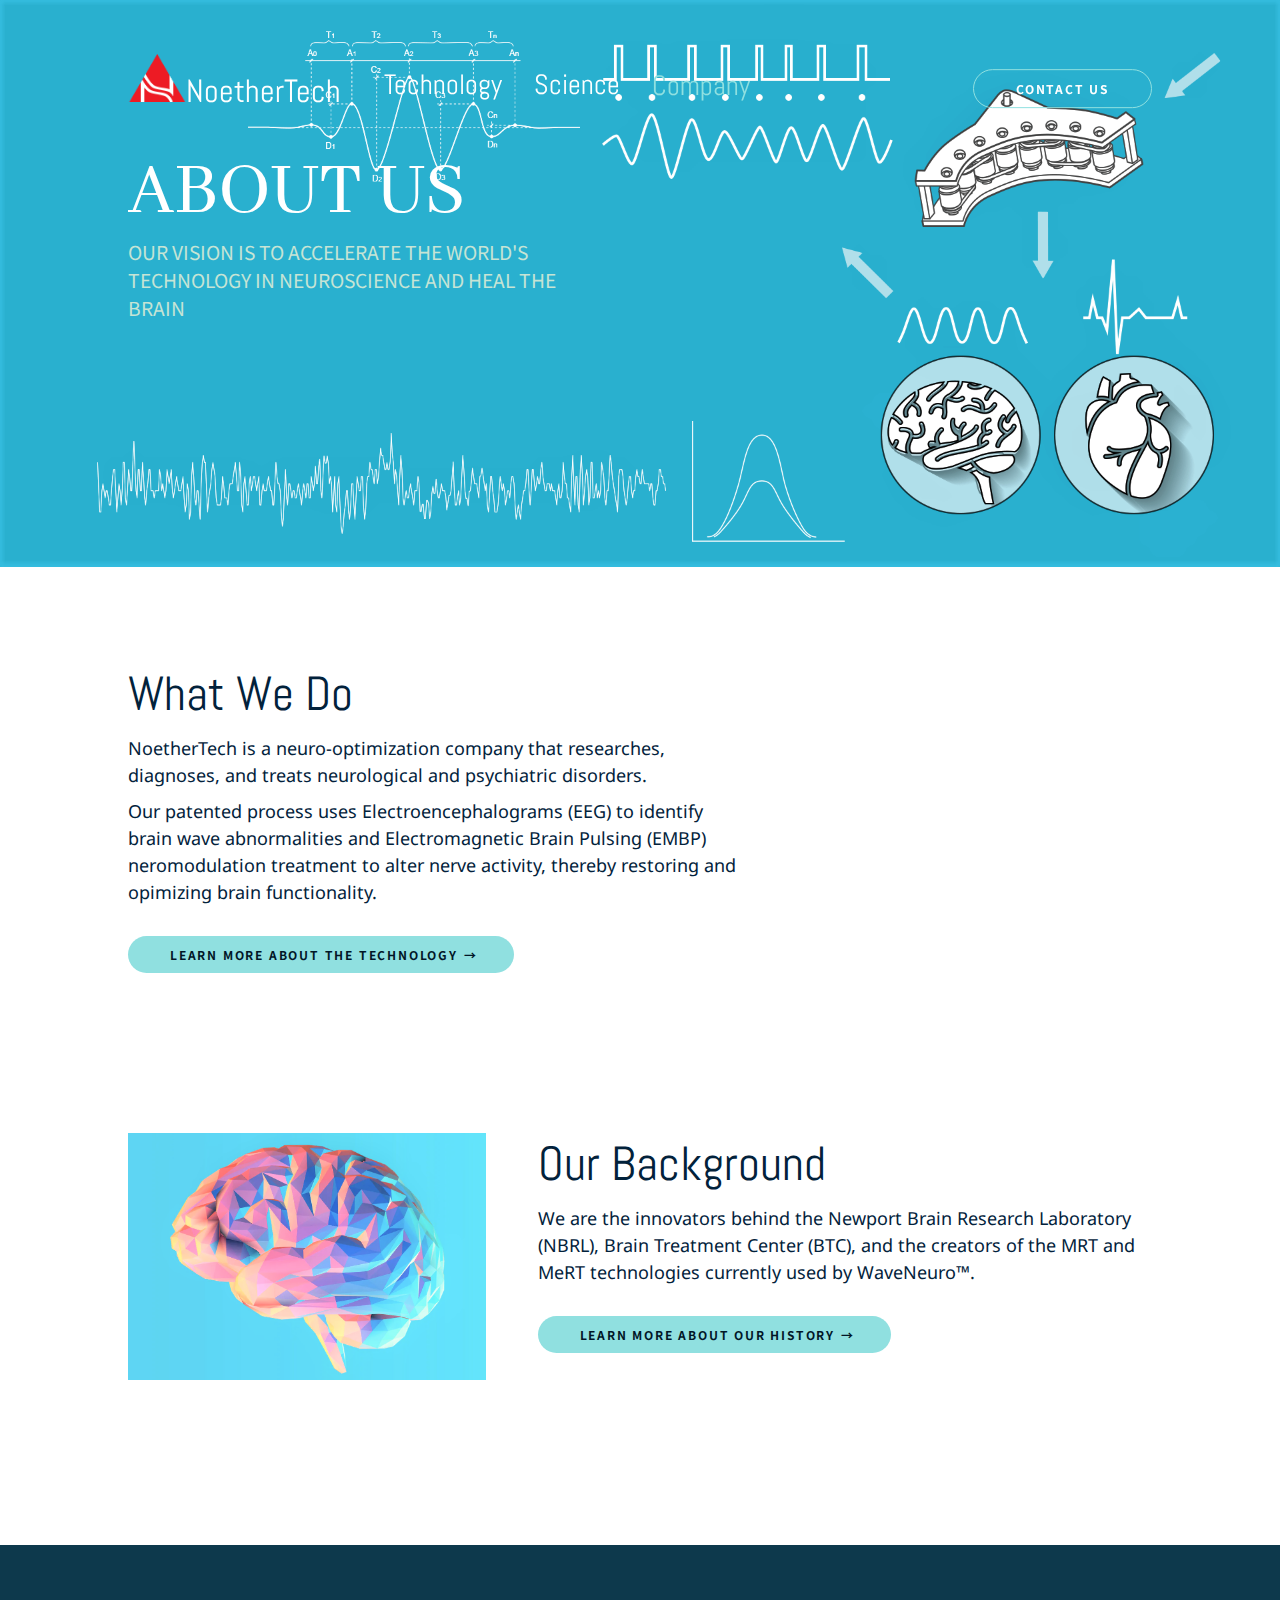
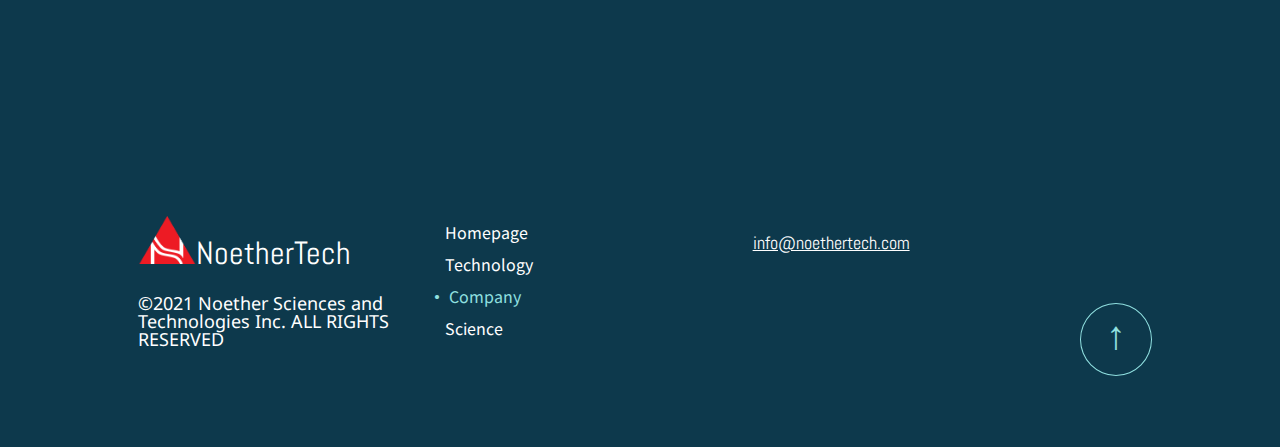
==== commit e1fca269: "Update" ====
--- a/about_us.html
+++ b/about_us.html
@@ -5,26 +5,17 @@
 	<link href="https://fonts.googleapis.com/css2?family=Noto+Sans&display=swap" rel="stylesheet"> 
 	<link href="https://fonts.googleapis.com/css2?family=Noto+Sans+TC&display=swap" rel="stylesheet">
 	<link href="https://fonts.googleapis.com/css2?family=Abhaya+Libre:wght@500&display=swap" rel="stylesheet">
+	<link href='https://css.gg/chevron-down.css' rel='stylesheet'>
 	<meta name="viewport" content="width=device-width, initial-scale=1.0">
 
 	<script src="scripts.js"></script>
 	<link href="style.css" rel="stylesheet">
 	<style>
 	/* [---Title---] */
-	#title{
-		background-color: #5ed5f3;
-		border-radius: 0px 0px 0px 100px;
-	}
-	#titleGraphics img{
-		position: absolute;
-		top: 11.5vw;
-		width: 40%;		right: 10%;
-		transform: translate(0, 10%);
-	}
-	#titleGraphics canvas{
-		position: absolute;
-		top: 11.5vw;
-		width: 18%;		right: 6.5%;
+	#title img{
+		padding: 0;		margin: 0;
+		width: 100%;	height: auto;
+		overflow: hidden;
 	}
 	#title #titleTextContainer{ width: 35%; }
 	@media only screen and (orientation: portrait) {
@@ -72,14 +63,10 @@
 <script> makeNavbar(3); </script>
 
 <div id="title">
-	<div id="titleGraphics">
 	<!--video playsinline autoplay muted loop>
 		<source src="res/neuron1right.mov" type="video/mp4"/>
 	</video-->
-		<canvas id="titleGrid" width="375" height="250" style=""></canvas>
-		<img src="res/brainArt.png"></img>
-		<script> drawGrid("titleGrid", "#C6E4D5", 18); </script>
-	</div>
+	<img src="res/about_us.png"></img>
 	
 	<div id="titleTextContainer">
 	<h1 id="titleTitle"> ABOUT US <br/> </h1>
@@ -114,7 +101,7 @@
 
 <div id="background" class="section" style="overflow: auto;">
 	<div class="section-graphics left" style="margin-top: 40px;">
-		<img src="res/neuronGreen.jpg"></img>
+		<img src="res/brainArt.png"></img>
 		<!--canvas id="grid1" width="250" height="250" style="margin-top: 61%;"></canvas>
 			//img was here
 		<p style="border-color: #C6E4D5;"></p>
--- a/style.css
+++ b/style.css
@@ -213,10 +213,8 @@
 	color: white;
 }
 #contactUsButton{ display: none; }
-#companyDropdown *{
-	position: relative;
-	width: 100%;
-}
+#companyDropdown *{ position: relative;	width: 100%; }
+.dropdown-opts {display:none;}
 nav li a:hover:not(.active):not(.companyName) { color:#90E0E0; }
 .active { color:#90E0E0; } /*color: black; background-color: #76C4E5; font-weight: 600;*/
 #dropdown {
@@ -233,35 +231,72 @@
 	.logo { width: 1em; padding-right: 0.2em;}
 	nav {
 		position: sticky;
-		top: 0;
-		width: 100%;
-		background-color: #90E0E0;
-		padding: 1em 10%;
+		top: 0;		background-color: #90E0E0;
+		width: 100%;		padding: 1em 10%;
 	}
 	#title #titleTextContainer{ top: 20vw; }
 	nav ul{
-		display: none; 
-		background-color: #1F789D;
-		width: auto;
+		display: flex;		position: absolute;
 		float: right;
-		position: absolute;
-		right: 10%;
-		padding-right: 1em;
-	}
+		flex-direction: column;
+		width: 50%;	position: absolute;
+		top: 2em; 		right: 0;
+		height: 100vh;
+		background: #1F789D;
+		transform: translate(110%, 0);
+		transition: 1s;
+	}
+	nav ul.dropped{
+		transition: 1s;
+		transform: translate(0, 0);
+	}
+	nav li{ width: 100%;}
 	nav li a {
-		text-align: center;
-		padding: 14px 16px;
-		font: 18px Abel, sans-serif;
+		background-color: #1F789D;	padding: 14px 16px;
+		text-align: left;			font: 18px Abel, sans-serif;
+		padding-left: 20%;
+		
 	}
 	#contactUs{ display: none;}
-	#contactUsButton{
-		display: none;
-		font: 18px Abel, sans-serif;
-	}
+	#contactUsButton{ display: none;	font: 18px Abel, sans-serif; }
+	#contactUsButton.dropped{ display: inline-block; }
 	
+	#companyDropdown{display: none;}
+	.dropdown-opts {display:none;}
+	.dropdown-opts.dropped {
+		display: block;
+		padding-left: 25%;
+	}
+	.dropdown-opts.dropped:hover:before{
+		content: "\2022";	display: inline-block;
+		color: #90E0E0;		font-weight: bold;
+		width: 1em; 		margin-left: -1em;
+	}
+	.dropdown-opts.dropped.active:before{
+		content: "\2022";	display: inline-block;
+		color: #90E0E0;		font-weight: bold;
+		width: 1em; 		margin-left: -1em;
+	}
+	#company-drop-btn {display: none;}
+	#company-drop-btn-mob{ display: block; }
 }
 @media only screen and (orientation: landscape){
 	#contactUsButton{ display: none; visibility: hidden;}
+	#main-navbar-navigation {display: flex}
+	.dropdown-opts { display: none; }
+	#companyDropdown.dropped a{ background: white; color: black; }
+	#companyDropdown.dropped a:hover:before{
+		content: "\2022";	display: inline-block;
+		color: #90E0E0;		font-weight: bold;
+		width: 1em; 		margin-left: -1em;
+	}
+	#companyDropdown.dropped a.active:before{
+		content: "\2022";	display: inline-block;
+		color: #90E0E0;		font-weight: bold;
+		width: 1em; 		margin-left: -1em;
+	}
+	#company-drop-btn-mob{ display: none; }
+	#company-drop-btn{ display: block; }
 }
 
 .fixed-nav {
@@ -278,23 +313,3 @@
 .fixed-nav #contactUs a {
 	border: 1px solid white;
 }
-
-#companyDropdown.dropped a{
-	background: white;
-	color: black;
-}
-#companyDropdown.dropped a:hover:before{
-	content: "\2022";
-	color: #90E0E0;
-	font-weight: bold;
-	display: inline-block;
-	width: 1em; 	margin-left: -1em;
-}
-
-#companyDropdown.dropped a.active:before{
-	content: "\2022";
-	color: #90E0E0;
-	font-weight: bold;
-	display: inline-block;
-	width: 1em; 	margin-left: -1em;
-}